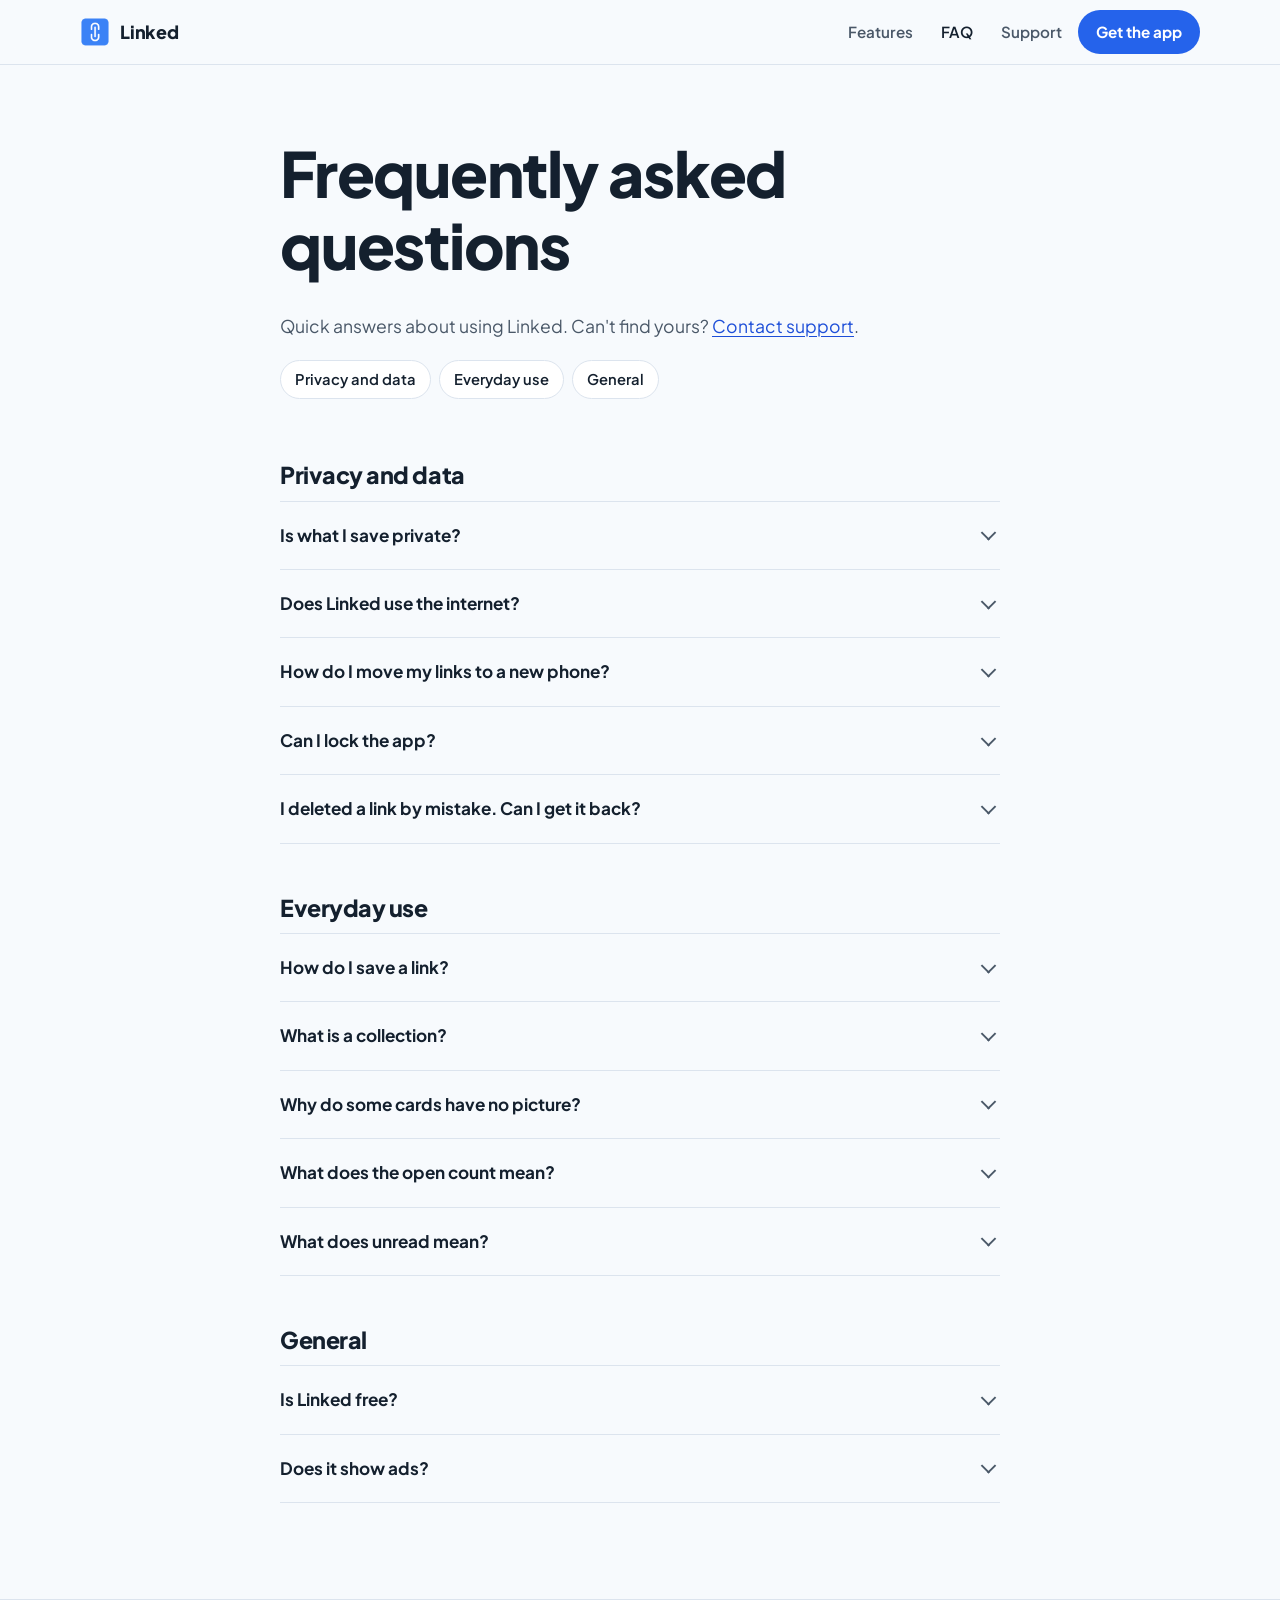
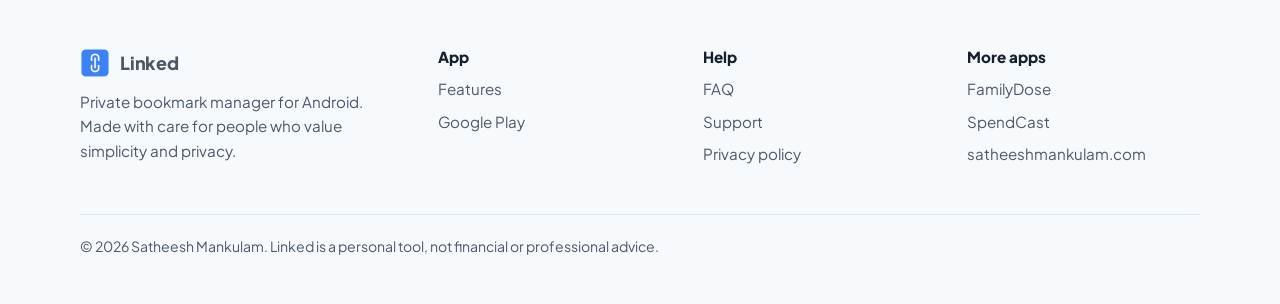
==== faq/index.html @ d08bbdf2 "Add files via upload" ====
<!doctype html>
<html lang="en">
<head>
<meta charset="utf-8">
<meta name="viewport" content="width=device-width, initial-scale=1">
<title>FAQ – Linked</title>
<meta name="description" content="Answers about Linked: privacy, backups, everyday use and more.">
<link rel="canonical" href="https://linked-app.netlify.app/faq/">
<meta name="theme-color" content="#F7FAFD" media="(prefers-color-scheme: light)">
<meta name="theme-color" content="#0D1520" media="(prefers-color-scheme: dark)">
<link rel="icon" type="image/png" sizes="48x48" href="/assets/favicon-48.png">
<link rel="apple-touch-icon" href="/assets/apple-touch-icon.png">
<meta property="og:type" content="website">
<meta property="og:site_name" content="Linked">
<meta property="og:title" content="FAQ – Linked">
<meta property="og:description" content="Answers about Linked: privacy, backups, everyday use and more.">
<meta property="og:url" content="https://linked-app.netlify.app/faq/">
<meta property="og:image" content="https://linked-app.netlify.app/assets/og-image.png">
<meta name="twitter:card" content="summary_large_image">
<link rel="preconnect" href="https://fonts.googleapis.com">
<link rel="preconnect" href="https://fonts.gstatic.com" crossorigin>
<link rel="stylesheet" href="https://fonts.googleapis.com/css2?family=Plus+Jakarta+Sans:wght@400;600;700;800&display=swap">
<link rel="stylesheet" href="/assets/site.css">
<script src="/assets/analytics.js" defer></script>
<script type="application/ld+json">{"@context": "https://schema.org", "@type": "FAQPage", "mainEntity": [{"@type": "Question", "name": "Is what I save private?", "acceptedAnswer": {"@type": "Answer", "text": "Yes. Your links, collections, tags and notes are stored only on your phone. Linked has no account and no cloud sync."}}, {"@type": "Question", "name": "Does Linked use the internet?", "acceptedAnswer": {"@type": "Answer", "text": "Only to fetch a link's title and picture when you save it. The web address you saved is sent to a preview service for that, and nothing else about you is sent. Everything you have already saved works without a connection."}}, {"@type": "Question", "name": "How do I move my links to a new phone?", "acceptedAnswer": {"@type": "Answer", "text": "Open the Security tab, tap Export JSON and save the file. On the new phone, install Linked and use Import JSON."}}, {"@type": "Question", "name": "Can I lock the app?", "acceptedAnswer": {"@type": "Answer", "text": "Yes. Set a PIN in the Security tab and Linked asks for it each time you open the app."}}, {"@type": "Question", "name": "I deleted a link by mistake. Can I get it back?", "acceptedAnswer": {"@type": "Answer", "text": "Check the Recycle Bin in the Security tab."}}, {"@type": "Question", "name": "How do I save a link?", "acceptedAnswer": {"@type": "Answer", "text": "In any app, tap Share and choose Linked. You can also paste a link with the + button inside the app."}}, {"@type": "Question", "name": "What is a collection?", "acceptedAnswer": {"@type": "Answer", "text": "A folder for related links, with its own name, colour and icon, such as Design, Recipes or Travel. A link can sit in one collection and carry as many tags as you like."}}, {"@type": "Question", "name": "Why do some cards have no picture?", "acceptedAnswer": {"@type": "Answer", "text": "Some sites don't publish a preview picture, so Linked shows a coloured card with the title instead."}}, {"@type": "Question", "name": "What does the open count mean?", "acceptedAnswer": {"@type": "Answer", "text": "How many times you've opened that link from Linked. Sort by Most opened to see what you actually go back to."}}, {"@type": "Question", "name": "What does unread mean?", "acceptedAnswer": {"@type": "Answer", "text": "A link you've saved but never opened. Filter by Unread to clear your backlog."}}, {"@type": "Question", "name": "Is Linked free?", "acceptedAnswer": {"@type": "Answer", "text": "Yes, Linked is free to download from Google Play."}}, {"@type": "Question", "name": "Does it show ads?", "acceptedAnswer": {"@type": "Answer", "text": "No. There are no ads and no third-party tracking."}}]}</script>
</head>
<body>
<a class="skip" href="#main">Skip to content</a>
<header class="site-header">
  <div class="wrap header-row">
    <a class="brand" href="/"><img src="/assets/logo-96.png" alt="" width="30" height="30">Linked</a>
    <button class="menu-btn" type="button" aria-expanded="false" aria-controls="site-nav">
      <span class="sr-only">Menu</span>
      <svg width="22" height="22" viewBox="0 0 24 24" fill="none" stroke="currentColor" stroke-width="2.2" stroke-linecap="round" aria-hidden="true"><line x1="4" y1="7" x2="20" y2="7"/><line x1="4" y1="12" x2="20" y2="12"/><line x1="4" y1="17" x2="20" y2="17"/></svg>
    </button>
    <nav class="nav" id="site-nav" aria-label="Main"><a href="/#features">Features</a><a href="/faq/" aria-current="page">FAQ</a><a href="/support/">Support</a>
      <a class="btn" href="https://play.google.com/store/apps/details?id=com.satheesh.linkvault" rel="noopener">Get the app</a>
    </nav>
  </div>
</header>
<main id="main"><div class="narrow page-head"><h1>Frequently asked questions</h1>
  <p>Quick answers about using Linked. Can't find yours? <a href="/support/">Contact support</a>.</p>
  <ul class="toc"><li><a href="#privacy-data">Privacy and data</a></li><li><a href="#everyday-use">Everyday use</a></li><li><a href="#general">General</a></li></ul></div><div class="narrow prose"><h2 id="privacy-data">Privacy and data</h2><div class="faq"><details><summary>Is what I save private?</summary><div class="answer"><p>Yes. Your links, collections, tags and notes are stored only on your phone. Linked has no account and no cloud sync.</p></div></details><details><summary>Does Linked use the internet?</summary><div class="answer"><p>Only to fetch a link's title and picture when you save it. The web address you saved is sent to a preview service for that, and nothing else about you is sent. Everything you have already saved works without a connection.</p></div></details><details><summary>How do I move my links to a new phone?</summary><div class="answer"><p>Open the Security tab, tap Export JSON and save the file. On the new phone, install Linked and use Import JSON.</p></div></details><details><summary>Can I lock the app?</summary><div class="answer"><p>Yes. Set a PIN in the Security tab and Linked asks for it each time you open the app.</p></div></details><details><summary>I deleted a link by mistake. Can I get it back?</summary><div class="answer"><p>Check the Recycle Bin in the Security tab.</p></div></details></div><h2 id="everyday-use">Everyday use</h2><div class="faq"><details><summary>How do I save a link?</summary><div class="answer"><p>In any app, tap Share and choose Linked. You can also paste a link with the + button inside the app.</p></div></details><details><summary>What is a collection?</summary><div class="answer"><p>A folder for related links, with its own name, colour and icon, such as Design, Recipes or Travel. A link can sit in one collection and carry as many tags as you like.</p></div></details><details><summary>Why do some cards have no picture?</summary><div class="answer"><p>Some sites don't publish a preview picture, so Linked shows a coloured card with the title instead.</p></div></details><details><summary>What does the open count mean?</summary><div class="answer"><p>How many times you've opened that link from Linked. Sort by Most opened to see what you actually go back to.</p></div></details><details><summary>What does unread mean?</summary><div class="answer"><p>A link you've saved but never opened. Filter by Unread to clear your backlog.</p></div></details></div><h2 id="general">General</h2><div class="faq"><details><summary>Is Linked free?</summary><div class="answer"><p>Yes, Linked is free to download from Google Play.</p></div></details><details><summary>Does it show ads?</summary><div class="answer"><p>No. There are no ads and no third-party tracking.</p></div></details></div></div></main><footer class="site-footer">
  <div class="wrap">
    <div class="footer-grid">
      <div>
        <a class="brand" href="/"><img src="/assets/logo-96.png" alt="" width="30" height="30">Linked</a>
        <p class="about" style="margin-top:12px">Private bookmark manager for Android. Made with care for people who value simplicity and privacy.</p>
      </div>
      <div><h2>App</h2><ul>
        <li><a href="/#features">Features</a></li>
        <li><a href="https://play.google.com/store/apps/details?id=com.satheesh.linkvault" rel="noopener">Google Play</a></li>
      </ul></div>
      <div><h2>Help</h2><ul>
        <li><a href="/faq/">FAQ</a></li>
        <li><a href="/support/">Support</a></li>
        <li><a href="/privacy/">Privacy policy</a></li>
      </ul></div>
      <div><h2>More apps</h2><ul><li><a href="https://play.google.com/store/apps/details?id=com.familydose.app" rel="noopener">FamilyDose</a></li><li><a href="https://play.google.com/store/apps/details?id=com.satheesh.spendcast" rel="noopener">SpendCast</a></li>
        <li><a href="https://satheeshmankulam.com" rel="noopener">satheeshmankulam.com</a></li>
      </ul></div>
    </div>
    <p class="footer-base">&copy; <span data-year>2026</span> Satheesh Mankulam. Linked is a personal tool, not financial or professional advice.</p>
  </div>
</footer>
<script src="/assets/site.js" defer></script>
</body>
</html>
---- assets/site.css ----
/* =========================================================
   FamilyDose website — shared styles
   Colours come from the app (blue #2196F3) and the logo (red/green).
   Edit the tokens below to re-theme every page at once.
   ========================================================= */

:root {
  --paper: #F7FAFD;
  --surface: #FFFFFF;
  --ink: #14202E;
  --ink-2: #4A5868;
  --line: #DCE4EE;
  --brand: #3B82F6;
  --link: #1D4ED8;
  --btn-bg: #2563EB;
  --btn-ink: #FFFFFF;
  --tint: #E7EFFD;
  --red: #E53935;
  --green: #2E9E45;
  --band: #0B1530;
  --band-ink: #E7EDF5;
  --band-ink-2: #A9B8C9;

  --font: "Plus Jakarta Sans", system-ui, -apple-system, "Segoe UI", Roboto, sans-serif;
  --font-ml: "Noto Sans Malayalam", "Plus Jakarta Sans", sans-serif;
  --font-hi: "Noto Sans Devanagari", "Plus Jakarta Sans", sans-serif;

  --wrap: 1120px;
  --r-lg: 22px;
  --r-md: 14px;
  --r-sm: 10px;
}

@media (prefers-color-scheme: dark) {
  :root:not([data-theme="light"]) {
    --paper: #0D1520;
    --surface: #152131;
    --ink: #E7EDF5;
    --ink-2: #A3B3C5;
    --line: #243447;
    --link: #7CC0F8;
    --btn-bg: #60A5FA;
    --btn-ink: #0B1530;
    --tint: #16304A;
    --red: #FF6B6B;
    --green: #5CCB72;
    --band: #152131;
  }
}
:root[data-theme="dark"] {
  --paper: #0D1520;
  --surface: #152131;
  --ink: #E7EDF5;
  --ink-2: #A3B3C5;
  --line: #243447;
  --link: #7CC0F8;
  --btn-bg: #60A5FA;
  --btn-ink: #0B1530;
  --tint: #16304A;
  --red: #FF6B6B;
  --green: #5CCB72;
  --band: #152131;
}

/* ---------- Base ---------- */
*, *::before, *::after { box-sizing: border-box; }
html { -webkit-text-size-adjust: 100%; scroll-behavior: smooth; }
@media (prefers-reduced-motion: reduce) { html { scroll-behavior: auto; } }
body {
  margin: 0;
  background: var(--paper);
  color: var(--ink);
  font-family: var(--font);
  font-size: 1rem;
  line-height: 1.6;
  overflow-x: hidden;
}
img { max-width: 100%; height: auto; display: block; }
a { color: var(--link); text-underline-offset: 3px; }
a:hover { text-decoration-thickness: 2px; }
:focus-visible { outline: 3px solid var(--brand); outline-offset: 3px; border-radius: 6px; }
h1, h2, h3 { line-height: 1.15; letter-spacing: -0.02em; margin: 0 0 0.5em; }
h1 { font-size: clamp(2.3rem, 5.2vw, 3.9rem); font-weight: 800; }
h2 { font-size: clamp(1.7rem, 3.2vw, 2.45rem); font-weight: 800; }
h3 { font-size: 1.25rem; font-weight: 700; }
p { margin: 0 0 1em; }
.wrap { width: min(100% - 40px, var(--wrap)); margin-inline: auto; }
.narrow { width: min(100% - 40px, 720px); margin-inline: auto; }
.muted { color: var(--ink-2); }
.skip {
  position: absolute; left: -999px; top: 8px; padding: 10px 14px;
  background: var(--surface); color: var(--ink); z-index: 100; border-radius: var(--r-sm);
}
.skip:focus { left: 8px; }
.sr-only { position: absolute; width: 1px; height: 1px; overflow: hidden; clip: rect(0 0 0 0); white-space: nowrap; }

/* ---------- Header ---------- */
.site-header {
  position: sticky; top: 0; z-index: 50;
  background: color-mix(in srgb, var(--paper) 88%, transparent);
  backdrop-filter: saturate(1.4) blur(10px);
  -webkit-backdrop-filter: saturate(1.4) blur(10px);
  border-bottom: 1px solid var(--line);
}
.header-row { display: flex; align-items: center; gap: 24px; min-height: 64px; }
.brand { display: flex; align-items: center; gap: 10px; color: var(--ink); text-decoration: none; font-weight: 800; font-size: 1.12rem; letter-spacing: -0.01em; }
.brand img { width: 30px; height: 30px; }
.nav { margin-left: auto; display: flex; align-items: center; gap: 4px; }
.nav a:not(.btn) {
  color: var(--ink-2); text-decoration: none; font-weight: 600; font-size: 0.95rem;
  padding: 8px 12px; border-radius: var(--r-sm);
}
.nav a:not(.btn):hover { color: var(--ink); background: var(--tint); }
.nav a[aria-current="page"] { color: var(--ink); }
.menu-btn { display: none; }

@media (max-width: 820px) {
  .menu-btn {
    display: inline-flex; margin-left: auto; align-items: center; justify-content: center;
    width: 44px; height: 44px; border: 1px solid var(--line); border-radius: var(--r-sm);
    background: var(--surface); color: var(--ink); cursor: pointer;
  }
  .nav {
    display: none; position: absolute; left: 0; right: 0; top: 100%;
    flex-direction: column; align-items: stretch; gap: 0;
    background: var(--paper); border-bottom: 1px solid var(--line); padding: 8px 20px 16px;
  }
  .nav.open { display: flex; }
  .nav a:not(.btn) { padding: 12px 4px; font-size: 1rem; border-radius: 0; border-bottom: 1px solid var(--line); }
  .nav .btn { margin-top: 12px; justify-content: center; }
}

/* ---------- Buttons ---------- */
.btn {
  display: inline-flex; align-items: center; gap: 10px;
  font: inherit; font-weight: 700; font-size: 0.95rem;
  padding: 10px 18px; border-radius: 999px; text-decoration: none; cursor: pointer;
  background: var(--btn-bg); color: var(--btn-ink); border: 0;
}
.btn:hover { filter: brightness(1.06); }
.btn-play {
  background: #000; color: #fff; padding: 10px 22px 10px 16px; border-radius: 14px;
  border: 1px solid #3a3a3a; line-height: 1.1;
}
.btn-play svg { width: 26px; height: 28px; flex: none; }
.btn-play small { display: block; font-size: 0.68rem; font-weight: 600; opacity: 0.85; letter-spacing: 0.02em; }
.btn-play span { font-size: 1.15rem; font-weight: 700; letter-spacing: -0.01em; }

/* ---------- Hero ---------- */
.hero { padding: clamp(40px, 7vw, 88px) 0 clamp(32px, 5vw, 64px); }
.hero-grid { display: grid; grid-template-columns: 1.15fr 0.85fr; gap: clamp(24px, 4vw, 56px); align-items: center; }
.hero h1 { margin-bottom: 0.35em; max-width: 15ch; }
.said-in { margin: 0 0 28px; padding: 0; list-style: none; display: grid; gap: 6px; }
.said-in li { color: var(--ink-2); font-weight: 600; font-size: clamp(1.05rem, 2vw, 1.35rem); line-height: 1.45; }
.said-in li:lang(ml) { font-family: var(--font-ml); }
.said-in li:lang(hi) { font-family: var(--font-hi); }
.hero .lede { font-size: 1.12rem; color: var(--ink-2); max-width: 46ch; margin-bottom: 28px; }
.hero-actions { display: flex; flex-wrap: wrap; align-items: center; gap: 14px 22px; }
.facts { display: flex; flex-wrap: wrap; gap: 8px 18px; margin: 0; padding: 0; list-style: none; font-size: 0.92rem; font-weight: 600; color: var(--ink-2); }
.facts li { display: flex; align-items: center; gap: 6px; }
.facts svg { width: 16px; height: 16px; color: var(--green); flex: none; }
.hero-phone {
  display: block; justify-self: center; width: min(100%, 460px);
  -webkit-mask-image: linear-gradient(to bottom, #000 82%, transparent 100%);
          mask-image: linear-gradient(to bottom, #000 82%, transparent 100%);
}
@media (max-width: 820px) {
  .hero-grid { grid-template-columns: 1fr; }
  .hero-phone { width: min(100%, 340px); order: 2; }
}

/* ---------- Sections ---------- */
.section { padding: clamp(56px, 8vw, 104px) 0; }
.section-head { max-width: 640px; margin-bottom: clamp(28px, 4vw, 48px); }
.section-head p { font-size: 1.08rem; color: var(--ink-2); margin: 0; }

/* Features grouped by the app's own tabs */
.tab-groups { display: grid; gap: 0; border-top: 1px solid var(--line); }
.tab-group {
  display: grid; grid-template-columns: 220px 1fr 1fr; gap: 12px 40px;
  padding: 28px 0; border-bottom: 1px solid var(--line); align-items: start;
}
.tab-name { display: flex; align-items: center; gap: 12px; font-weight: 800; font-size: 1.2rem; }
.tab-icon {
  width: 40px; height: 40px; border-radius: 12px; display: grid; place-items: center;
  background: var(--tint); color: var(--brand); flex: none;
}
.tab-icon svg { width: 20px; height: 20px; }
.tab-group p { margin: 0; color: var(--ink-2); }
.tab-group ul { margin: 0; padding-left: 1.1em; }
.tab-group li { margin-bottom: 4px; }
.tab-group li::marker { color: var(--brand); }
@media (max-width: 900px) {
  .tab-group { grid-template-columns: 1fr; gap: 10px; }
}

/* Screens */
.screens {
  display: grid; grid-template-columns: repeat(3, 1fr); gap: 20px;
}
.screens figure { margin: 0; }
.screens img { border-radius: var(--r-md); border: 1px solid var(--line); aspect-ratio: 9 / 16; object-fit: cover; width: 100%; }
@media (max-width: 820px) {
  .screens {
    grid-template-columns: none; grid-auto-flow: column; grid-auto-columns: 62%;
    overflow-x: auto; scroll-snap-type: x mandatory; padding-bottom: 12px;
    margin-inline: -20px; padding-inline: 20px; scroll-padding-inline: 20px;
  }
  .screens figure { scroll-snap-align: start; }
}

/* Privacy band */
.band { background: var(--band); color: var(--band-ink); }
:root[data-theme="dark"] .band { border-block: 1px solid var(--line); }
@media (prefers-color-scheme: dark) { :root:not([data-theme="light"]) .band { border-block: 1px solid var(--line); } }
.band h2 { max-width: 20ch; }
.band p, .band li { color: var(--band-ink-2); }
.band a { color: #9FD2FB; }
.band-grid { display: grid; grid-template-columns: 1.2fr 1fr; gap: 48px; align-items: end; }
.promise { list-style: none; margin: 0; padding: 0; display: grid; gap: 18px; }
.promise li { padding-left: 34px; position: relative; }
.promise strong { color: var(--band-ink); display: block; font-size: 1.05rem; }
.promise li::before {
  content: ""; position: absolute; left: 0; top: 5px; width: 20px; height: 20px; border-radius: 50%;
  background: #2E9E45 url("data:image/svg+xml,%3Csvg xmlns='http://www.w3.org/2000/svg' viewBox='0 0 24 24' fill='none' stroke='white' stroke-width='3.2' stroke-linecap='round' stroke-linejoin='round'%3E%3Cpolyline points='20 6 9 17 4 12'/%3E%3C/svg%3E") center / 12px no-repeat;
}
@media (max-width: 820px) { .band-grid { grid-template-columns: 1fr; gap: 28px; } }

/* Steps (a real sequence, so numbers carry meaning) */
.steps { list-style: none; counter-reset: step; margin: 0; padding: 0; display: grid; grid-template-columns: repeat(4, 1fr); gap: 24px; }
.steps li { counter-increment: step; }
.steps li::before {
  content: counter(step); display: grid; place-items: center; width: 36px; height: 36px; border-radius: 50%;
  background: var(--btn-bg); color: var(--btn-ink); font-weight: 800; margin-bottom: 14px;
}
.steps h3 { font-size: 1.08rem; margin-bottom: 6px; }
.steps p { color: var(--ink-2); margin: 0; font-size: 0.97rem; }
@media (max-width: 900px) { .steps { grid-template-columns: 1fr 1fr; } }
@media (max-width: 520px) { .steps { grid-template-columns: 1fr; } }

.video-row {
  margin-top: 40px; display: flex; flex-wrap: wrap; align-items: center; justify-content: space-between; gap: 16px;
  padding: 20px 24px; border: 1px solid var(--line); border-radius: var(--r-lg); background: var(--surface);
}
.video-row p { margin: 0; }

/* FAQ (native details/summary: keyboard + screen-reader friendly) */
.faq { border-top: 1px solid var(--line); }
.faq details { border-bottom: 1px solid var(--line); }
.faq summary {
  list-style: none; cursor: pointer; padding: 20px 40px 20px 0; position: relative;
  font-weight: 700; font-size: 1.07rem;
}
.faq summary::-webkit-details-marker { display: none; }
.faq summary::after {
  content: ""; position: absolute; right: 6px; top: 50%; width: 11px; height: 11px;
  border-right: 2.5px solid var(--ink-2); border-bottom: 2.5px solid var(--ink-2);
  transform: translateY(-70%) rotate(45deg); transition: transform .2s ease;
}
.faq details[open] summary::after { transform: translateY(-30%) rotate(-135deg); }
@media (prefers-reduced-motion: reduce) { .faq summary::after { transition: none; } }
.faq .answer { padding: 0 0 20px; color: var(--ink-2); max-width: 68ch; }
.faq .answer p:last-child { margin-bottom: 0; }

/* CTA */
.cta { text-align: center; }
.cta img { width: 72px; height: 72px; margin: 0 auto 18px; }
.cta p { color: var(--ink-2); max-width: 44ch; margin: 0 auto 26px; }
.cta .btn-play { margin: 0 auto; }

/* ---------- Inner pages ---------- */
.page-head { padding: clamp(40px, 6vw, 72px) 0 12px; }
.page-head p { font-size: 1.1rem; color: var(--ink-2); max-width: 60ch; }
.prose { padding-bottom: clamp(56px, 8vw, 96px); }
.prose h2 { font-size: 1.45rem; margin-top: 2.2em; }
.prose h3 { margin-top: 1.6em; }
.prose p, .prose li { max-width: 68ch; }
.prose ul, .prose ol { padding-left: 1.3em; }
.prose li { margin-bottom: 6px; }
.meta { font-size: 0.92rem; color: var(--ink-2); }
.note {
  border: 1px solid var(--line); background: var(--surface); border-radius: var(--r-md);
  padding: 18px 20px; margin: 24px 0;
}
.note p:last-child { margin-bottom: 0; }
.contact-card {
  display: flex; flex-wrap: wrap; align-items: center; justify-content: space-between; gap: 16px;
  background: var(--tint); border-radius: var(--r-lg); padding: 24px; margin: 24px 0;
}
.contact-card h2 { margin: 0 0 4px; font-size: 1.25rem; }
.contact-card p { margin: 0; color: var(--ink-2); }
.toc { display: flex; flex-wrap: wrap; gap: 8px; margin: 20px 0 0; padding: 0; list-style: none; }
.toc a {
  display: inline-block; padding: 7px 14px; border-radius: 999px; border: 1px solid var(--line);
  background: var(--surface); color: var(--ink); text-decoration: none; font-weight: 600; font-size: 0.92rem;
}
.toc a:hover { border-color: var(--brand); }

/* Changelog */
.release { border-top: 1px solid var(--line); padding: 28px 0; display: grid; grid-template-columns: 180px 1fr; gap: 12px 32px; }
.release h2 { font-size: 1.35rem; margin: 0; }
.release .when { color: var(--ink-2); font-size: 0.95rem; margin: 4px 0 0; }
.release h3 { font-size: 1rem; margin: 0 0 6px; }
.release ul { margin: 0 0 16px; padding-left: 1.2em; }
.current { display: inline-block; margin-top: 8px; font-size: 0.8rem; font-weight: 700; padding: 3px 10px; border-radius: 999px; background: var(--tint); color: var(--link); }
@media (max-width: 640px) { .release { grid-template-columns: 1fr; } }

/* Blog */
.posts { list-style: none; margin: 0; padding: 0; border-top: 1px solid var(--line); }
.posts li { border-bottom: 1px solid var(--line); }
.posts a { display: block; padding: 26px 0; text-decoration: none; color: inherit; }
.posts a:hover h2 { color: var(--link); }
.posts h2 { font-size: 1.35rem; margin: 0 0 6px; }
.posts p { color: var(--ink-2); margin: 0 0 8px; max-width: 64ch; }
.posts .meta { margin: 0; }

/* ---------- Footer ---------- */
.site-footer { border-top: 1px solid var(--line); padding: 48px 0 32px; font-size: 0.95rem; }
.footer-grid { display: grid; grid-template-columns: 1.4fr 1fr 1fr 1fr; gap: 32px; }
.footer-grid h2 { font-size: 0.95rem; letter-spacing: 0; margin: 0 0 12px; }
.footer-grid ul { list-style: none; margin: 0; padding: 0; display: grid; gap: 8px; }
.footer-grid a { color: var(--ink-2); text-decoration: none; }
.footer-grid a:hover { color: var(--ink); text-decoration: underline; }
.footer-grid .about { color: var(--ink-2); max-width: 34ch; }
.footer-base { margin-top: 36px; padding-top: 20px; border-top: 1px solid var(--line); color: var(--ink-2); font-size: 0.88rem; }
@media (max-width: 820px) { .footer-grid { grid-template-columns: 1fr 1fr; } .footer-grid > :first-child { grid-column: 1 / -1; } }
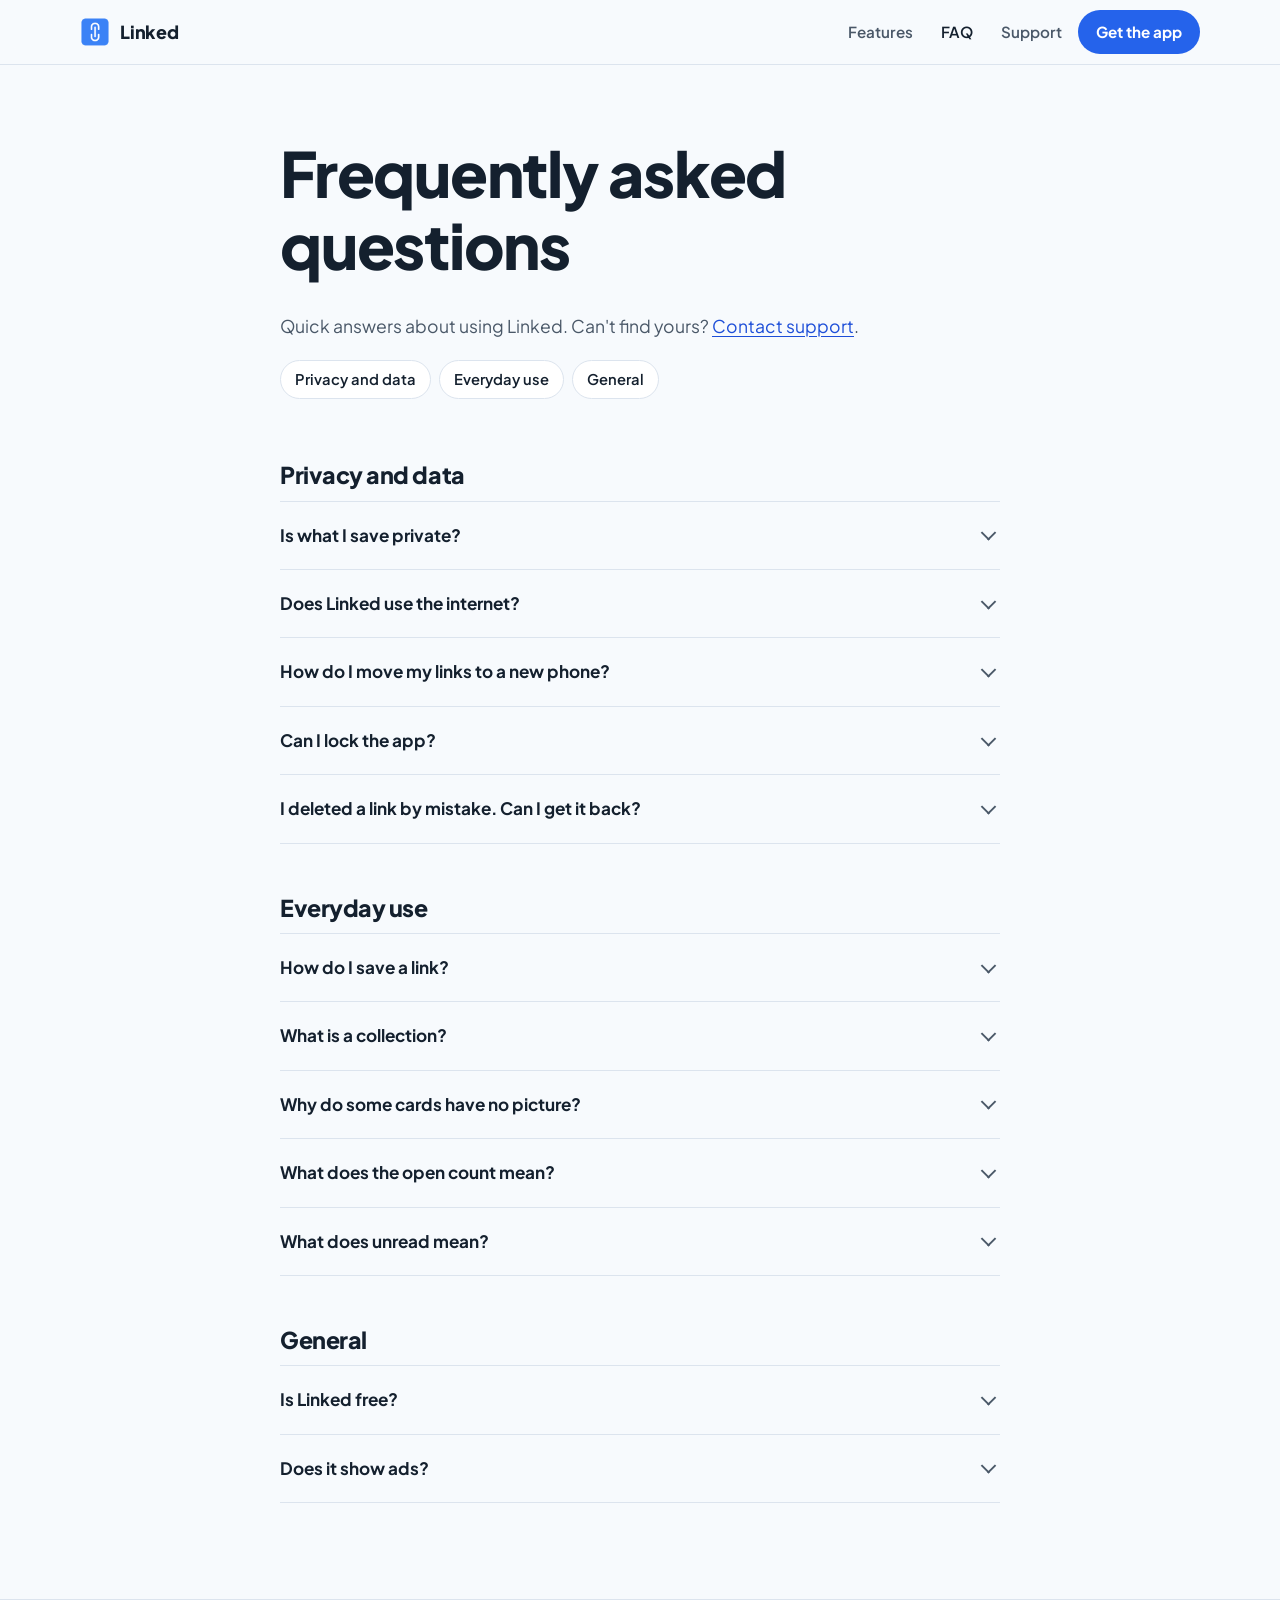
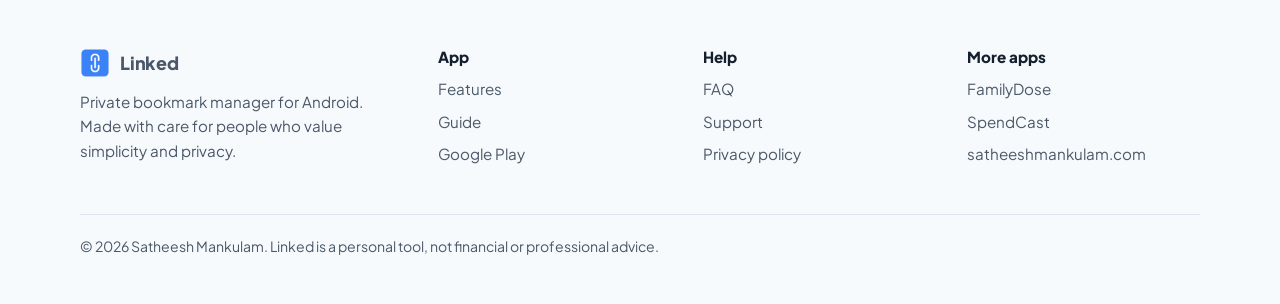
==== commit a2a53aa6: "Add files via upload" ====
--- a/faq/index.html
+++ b/faq/index.html
@@ -5,7 +5,7 @@
 <meta name="viewport" content="width=device-width, initial-scale=1">
 <title>FAQ – Linked</title>
 <meta name="description" content="Answers about Linked: privacy, backups, everyday use and more.">
-<link rel="canonical" href="https://linked-app.netlify.app/faq/">
+<link rel="canonical" href="https://linkedbookmark.netlify.app/faq/">
 <meta name="theme-color" content="#F7FAFD" media="(prefers-color-scheme: light)">
 <meta name="theme-color" content="#0D1520" media="(prefers-color-scheme: dark)">
 <link rel="icon" type="image/png" sizes="48x48" href="/assets/favicon-48.png">
@@ -14,8 +14,8 @@
 <meta property="og:site_name" content="Linked">
 <meta property="og:title" content="FAQ – Linked">
 <meta property="og:description" content="Answers about Linked: privacy, backups, everyday use and more.">
-<meta property="og:url" content="https://linked-app.netlify.app/faq/">
-<meta property="og:image" content="https://linked-app.netlify.app/assets/og-image.png">
+<meta property="og:url" content="https://linkedbookmark.netlify.app/faq/">
+<meta property="og:image" content="https://linkedbookmark.netlify.app/assets/og-image.png">
 <meta name="twitter:card" content="summary_large_image">
 <link rel="preconnect" href="https://fonts.googleapis.com">
 <link rel="preconnect" href="https://fonts.gstatic.com" crossorigin>
@@ -49,6 +49,7 @@
       </div>
       <div><h2>App</h2><ul>
         <li><a href="/#features">Features</a></li>
+        <li><a href="/bookmark-app-without-account/">Guide</a></li>
         <li><a href="https://play.google.com/store/apps/details?id=com.satheesh.linkvault" rel="noopener">Google Play</a></li>
       </ul></div>
       <div><h2>Help</h2><ul>
--- a/assets/site.css
+++ b/assets/site.css
@@ -324,3 +324,27 @@
 .footer-grid .about { color: var(--ink-2); max-width: 34ch; }
 .footer-base { margin-top: 36px; padding-top: 20px; border-top: 1px solid var(--line); color: var(--ink-2); font-size: 0.88rem; }
 @media (max-width: 820px) { .footer-grid { grid-template-columns: 1fr 1fr; } .footer-grid > :first-child { grid-column: 1 / -1; } }
+
+/* ---------- About the developer ---------- */
+.about-dev { border-top: 1px solid var(--line); }
+.about-grid { display: grid; grid-template-columns: 1.2fr 1fr; gap: 48px; align-items: start; }
+.eyebrow-plain { font-weight: 700; color: var(--ink-2); margin: 0 0 6px; }
+.about-dev p { color: var(--ink-2); max-width: 60ch; }
+.dev-links { display: flex; align-items: center; gap: 18px; flex-wrap: wrap; margin-top: 20px; }
+.about-dev h3 { font-size: 1.05rem; margin-bottom: 12px; }
+.app-list { list-style: none; margin: 0; padding: 0; display: grid; gap: 10px; }
+.app-list a { display: flex; flex-direction: column; padding: 14px 16px; border: 1px solid var(--line); border-radius: var(--r-md);
+  background: var(--surface); text-decoration: none; color: var(--ink); }
+.app-list a:hover { border-color: var(--brand); }
+.app-list a[aria-current="page"] { border-color: var(--brand); background: var(--tint); }
+.app-list span { color: var(--ink-2); font-size: 0.92rem; }
+@media (max-width: 820px) { .about-grid { grid-template-columns: 1fr; gap: 28px; } }
+
+/* ---------- Guide pages ---------- */
+.lead-answer { font-size: 1.18rem; color: var(--ink); max-width: 60ch; }
+.guide-link { margin-top: 28px; font-weight: 700; }
+.table-wrap { overflow-x: auto; }
+.checklist { width: 100%; border-collapse: collapse; margin: 8px 0 12px; }
+.checklist th, .checklist td { text-align: left; padding: 12px 14px; border-bottom: 1px solid var(--line); vertical-align: top; }
+.checklist th { font-weight: 600; color: var(--ink-2); width: 55%; }
+.checklist td { font-weight: 700; }
